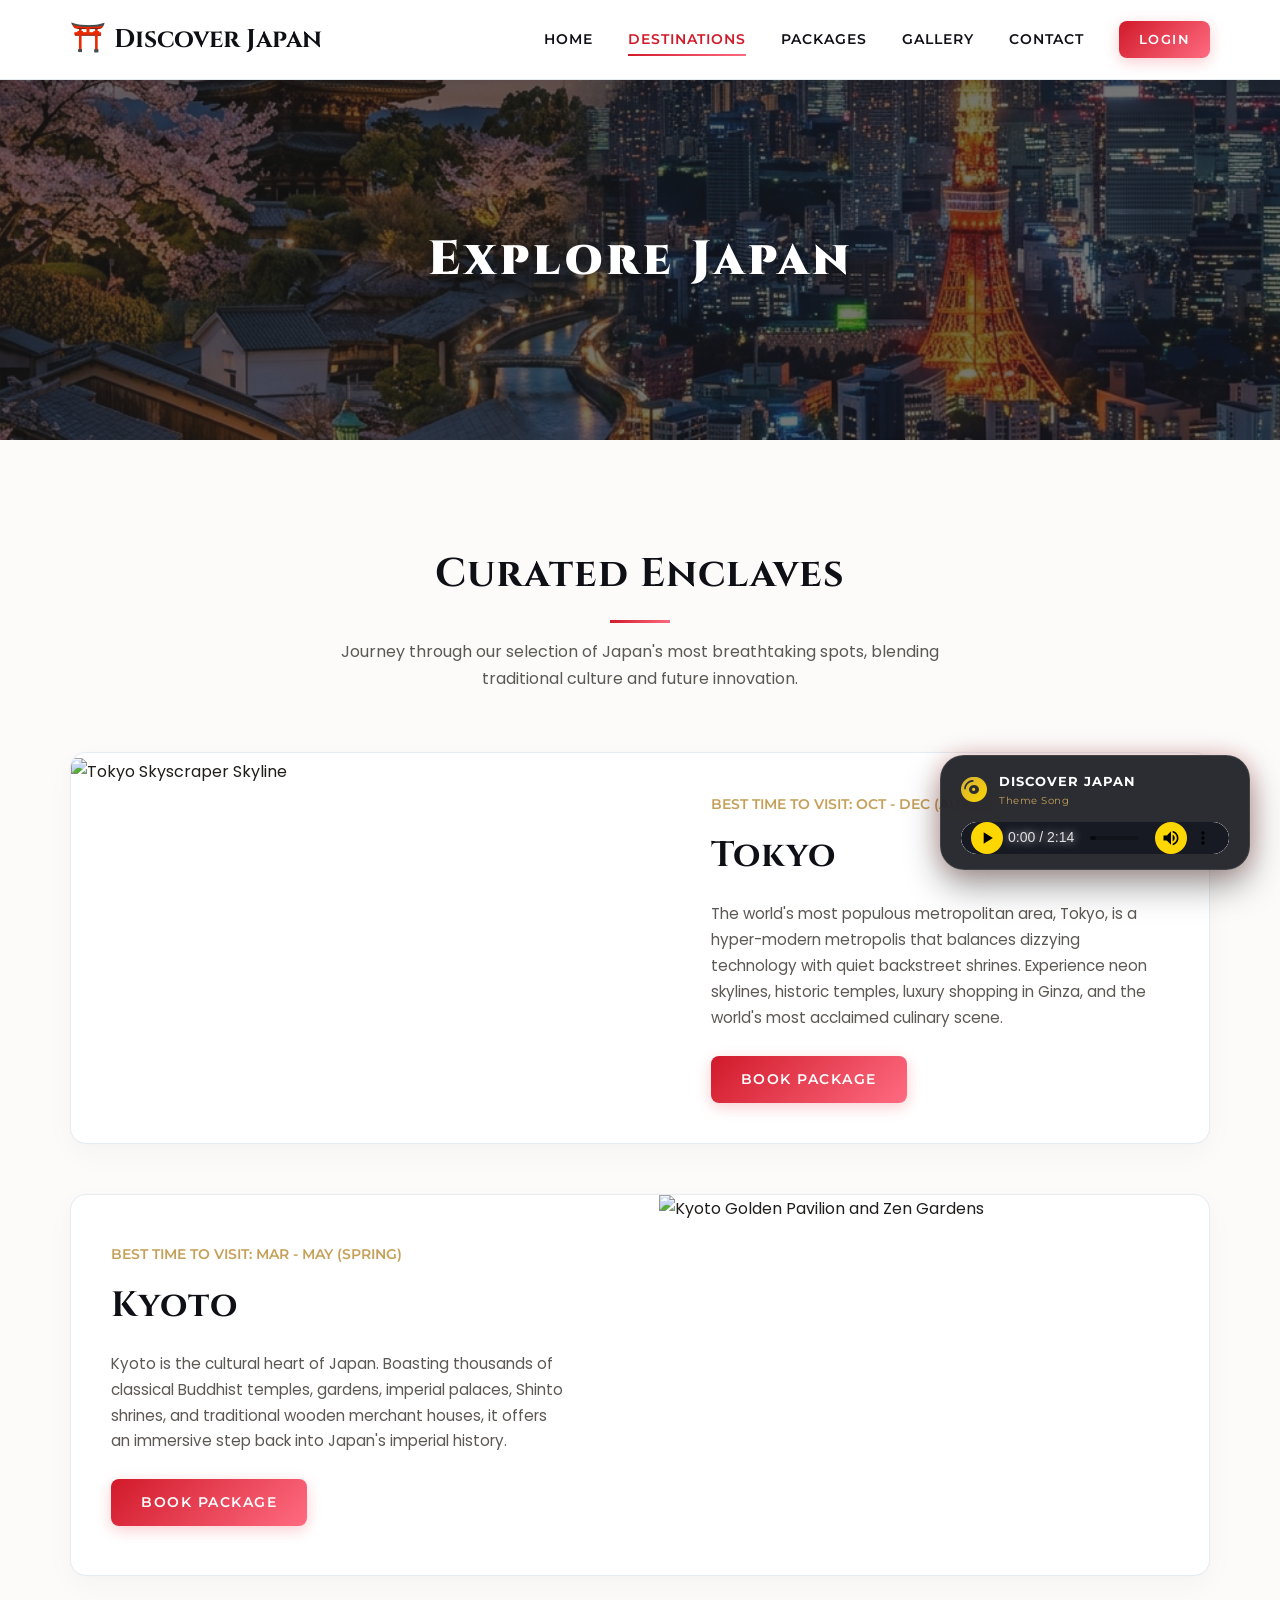
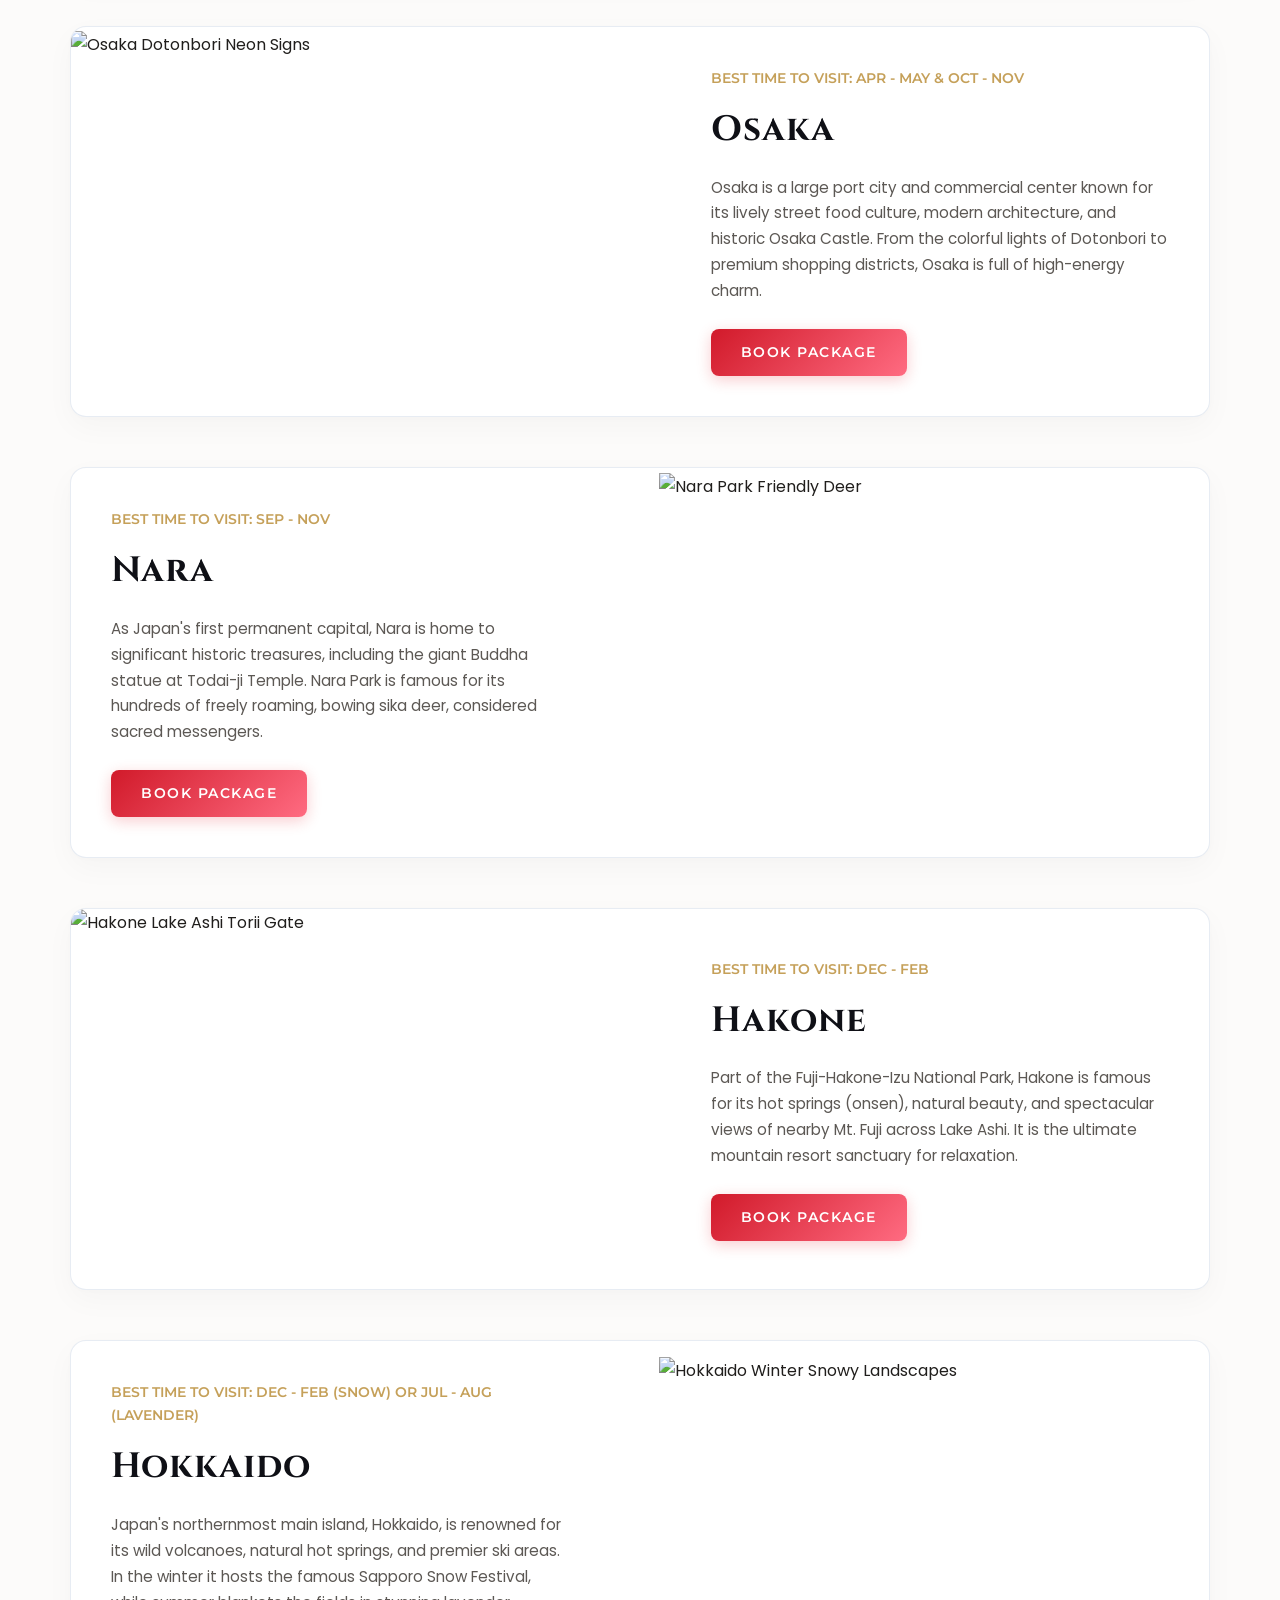
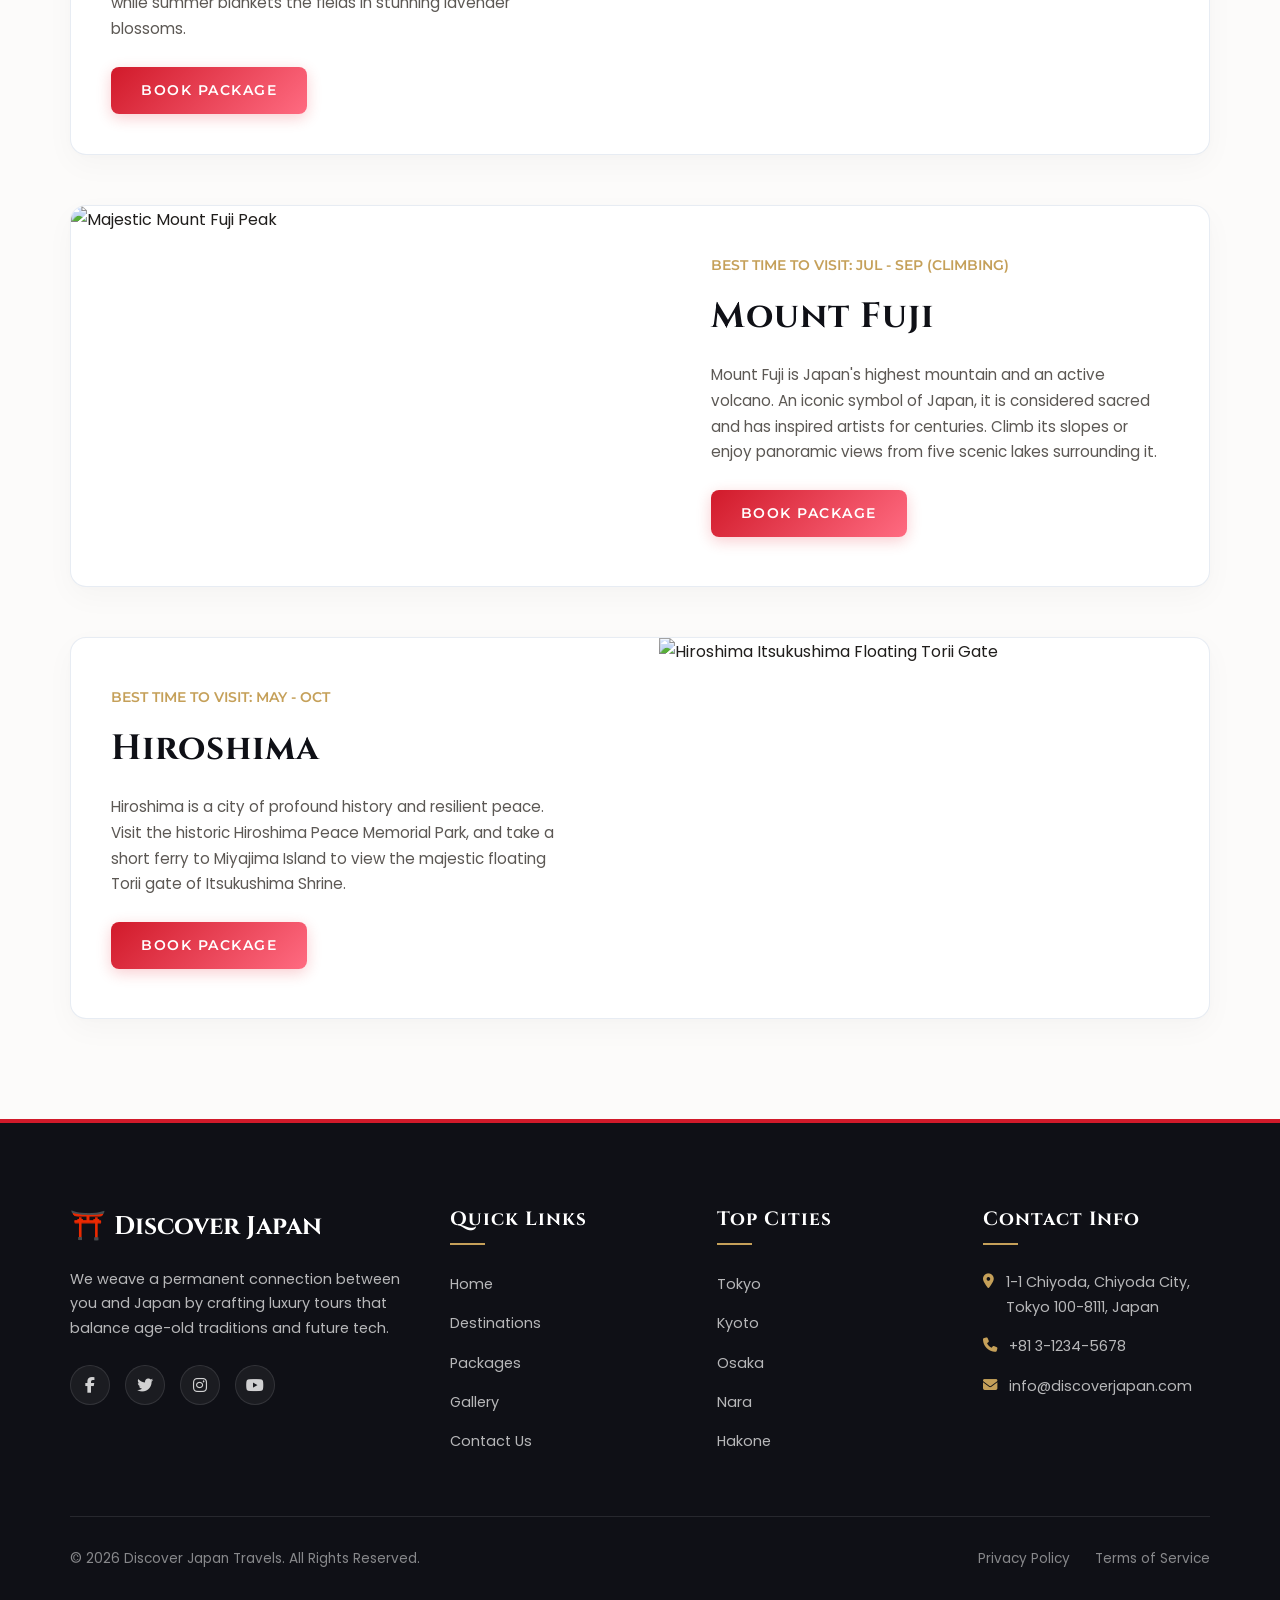
==== destination.html @ 8dc6cb90 "Initial commit: luxury style upgrades and persistent audio player" ====
<!DOCTYPE html>
<html lang="en">
<head>
  <meta charset="UTF-8">
  <meta name="viewport" content="width=device-width, initial-scale=1.0">
  <title>Destinations | Discover Japan</title>
  <meta name="description" content="Explore Japan's greatest cities and scenery. From Kyoto's temples to Tokyo's neon, view our list of premium travel destinations.">
  <!-- CSS Link -->
  <link rel="stylesheet" href="style.css">
  <!-- Font Awesome CDN -->
  <link rel="stylesheet" href="https://cdnjs.cloudflare.com/ajax/libs/font-awesome/6.4.0/css/all.min.css">
</head>
<body>


       <!-- NAVIGATION BAR (COMMON)     -->
      
  <nav class="navbar">
    <div class="container">
      <a href="index.html" class="logo">
        <span>⛩️</span> Discover Japan
      </a>
      <ul class="nav-links">
        <li><a href="index.html" class="nav-link">Home</a></li>
        <li><a href="destination.html" class="nav-link active">Destinations</a></li>
        <li><a href="packages.html" class="nav-link">Packages</a></li>
        <li><a href="gallery.html" class="nav-link">Gallery</a></li>
        <li><a href="contact.html" class="nav-link">Contact</a></li>
        <li><a href="login.html" class="btn btn-primary" style="padding: 8px 20px; font-size: 0.8rem;">Login</a></li>
      </ul>
    </div>
  </nav>


       <!-- INNER HERO BANNER -->
      
  <header class="hero hero-inner" style="background-image: url('images/hero_japan.png');">
    <div class="hero-overlay"></div>
    <div class="hero-content">
      <h1 class="hero-title">Explore Japan</h1>
    </div>
  </header>

  <!-- DESTINATIONS LIST (ALTERNATING LAYOUTS)  -->
      
  <section class="destinations-catalog section-padding">
    <div class="container">
      <div class="text-center">
        <h2 class="section-title">Curated Enclaves</h2>
        <p class="section-desc">Journey through our selection of Japan's most breathtaking spots, blending traditional culture and future innovation.</p>
      </div>

      <div class="dest-catalog-grid">
        <!-- 1. Tokyo (Image Left) -->
        <div class="dest-row">
          <div class="dest-row-img">
            <img src="https://images.unsplash.com/photo-1540959733332-eab4deceeaf7?auto=format&fit=crop&w=800&q=80" alt="Tokyo Skyscraper Skyline">
          </div>
          <div class="dest-row-content">
            <span class="dest-row-meta">Best Time to Visit: Oct - Dec (Autumn)</span>
            <h3 class="dest-row-title">Tokyo</h3>
            <p class="dest-row-desc">
              The world's most populous metropolitan area, Tokyo, is a hyper-modern metropolis that balances dizzying technology with quiet backstreet shrines. Experience neon skylines, historic temples, luxury shopping in Ginza, and the world's most acclaimed culinary scene.
            </p>
            <a href="packages.html" class="btn btn-primary">Book Package</a>
          </div>
        </div>

        <!-- 2. Kyoto (Image Right - ALT) -->
        <div class="dest-row alt">
          <div class="dest-row-img">
            <img src="https://images.unsplash.com/photo-1493976040374-85c8e12f0c0e?auto=format&fit=crop&w=800&q=80" alt="Kyoto Golden Pavilion and Zen Gardens">
          </div>
          <div class="dest-row-content">
            <span class="dest-row-meta">Best Time to Visit: Mar - May (Spring)</span>
            <h3 class="dest-row-title">Kyoto</h3>
            <p class="dest-row-desc">
              Kyoto is the cultural heart of Japan. Boasting thousands of classical Buddhist temples, gardens, imperial palaces, Shinto shrines, and traditional wooden merchant houses, it offers an immersive step back into Japan's imperial history.
            </p>
            <a href="packages.html" class="btn btn-primary">Book Package</a>
          </div>
        </div>

        <!-- 3. Osaka (Image Left) -->
        <div class="dest-row">
          <div class="dest-row-img">
            <img src="https://images.unsplash.com/photo-1590559899731-a382839e5549?auto=format&fit=crop&w=800&q=80" alt="Osaka Dotonbori Neon Signs">
          </div>
          <div class="dest-row-content">
            <span class="dest-row-meta">Best Time to Visit: Apr - May & Oct - Nov</span>
            <h3 class="dest-row-title">Osaka</h3>
            <p class="dest-row-desc">
              Osaka is a large port city and commercial center known for its lively street food culture, modern architecture, and historic Osaka Castle. From the colorful lights of Dotonbori to premium shopping districts, Osaka is full of high-energy charm.
            </p>
            <a href="packages.html" class="btn btn-primary">Book Package</a>
          </div>
        </div>

        <!-- 4. Nara (Image Right - ALT) -->
        <div class="dest-row alt">
          <div class="dest-row-img">
            <img src="https://images.unsplash.com/photo-1524413840807-0c3cb6fa808d?auto=format&fit=crop&w=800&q=80" alt="Nara Park Friendly Deer">
          </div>
          <div class="dest-row-content">
            <span class="dest-row-meta">Best Time to Visit: Sep - Nov</span>
            <h3 class="dest-row-title">Nara</h3>
            <p class="dest-row-desc">
              As Japan's first permanent capital, Nara is home to significant historic treasures, including the giant Buddha statue at Todai-ji Temple. Nara Park is famous for its hundreds of freely roaming, bowing sika deer, considered sacred messengers.
            </p>
            <a href="packages.html" class="btn btn-primary">Book Package</a>
          </div>
        </div>

        <!-- 5. Hakone (Image Left) -->
        <div class="dest-row">
          <div class="dest-row-img">
            <img src="https://images.unsplash.com/photo-1503899036084-c55cdd92da26?auto=format&fit=crop&w=800&q=80" alt="Hakone Lake Ashi Torii Gate">
          </div>
          <div class="dest-row-content">
            <span class="dest-row-meta">Best Time to Visit: Dec - Feb</span>
            <h3 class="dest-row-title">Hakone</h3>
            <p class="dest-row-desc">
              Part of the Fuji-Hakone-Izu National Park, Hakone is famous for its hot springs (onsen), natural beauty, and spectacular views of nearby Mt. Fuji across Lake Ashi. It is the ultimate mountain resort sanctuary for relaxation.
            </p>
            <a href="packages.html" class="btn btn-primary">Book Package</a>
          </div>
        </div>

        <!-- 6. Hokkaido (Image Right - ALT) -->
        <div class="dest-row alt">
          <div class="dest-row-img">
            <img src="https://images.unsplash.com/photo-1578469645742-46cae010e5d4?auto=format&fit=crop&w=800&q=80" alt="Hokkaido Winter Snowy Landscapes">
          </div>
          <div class="dest-row-content">
            <span class="dest-row-meta">Best Time to Visit: Dec - Feb (Snow) or Jul - Aug (Lavender)</span>
            <h3 class="dest-row-title">Hokkaido</h3>
            <p class="dest-row-desc">
              Japan's northernmost main island, Hokkaido, is renowned for its wild volcanoes, natural hot springs, and premier ski areas. In the winter it hosts the famous Sapporo Snow Festival, while summer blankets the fields in stunning lavender blossoms.
            </p>
            <a href="packages.html" class="btn btn-primary">Book Package</a>
          </div>
        </div>

        <!-- 7. Mount Fuji (Image Left) -->
        <div class="dest-row">
          <div class="dest-row-img">
            <img src="https://images.unsplash.com/photo-1490730141103-6cac27aaab94?auto=format&fit=crop&w=800&q=80" alt="Majestic Mount Fuji Peak">
          </div>
          <div class="dest-row-content">
            <span class="dest-row-meta">Best Time to Visit: Jul - Sep (Climbing)</span>
            <h3 class="dest-row-title">Mount Fuji</h3>
            <p class="dest-row-desc">
              Mount Fuji is Japan's highest mountain and an active volcano. An iconic symbol of Japan, it is considered sacred and has inspired artists for centuries. Climb its slopes or enjoy panoramic views from five scenic lakes surrounding it.
            </p>
            <a href="packages.html" class="btn btn-primary">Book Package</a>
          </div>
        </div>

        <!-- 8. Hiroshima (Image Right - ALT) -->
        <div class="dest-row alt">
          <div class="dest-row-img">
            <img src="https://images.unsplash.com/photo-1549693578-d683be217e58?auto=format&fit=crop&w=800&q=80" alt="Hiroshima Itsukushima Floating Torii Gate">
          </div>
          <div class="dest-row-content">
            <span class="dest-row-meta">Best Time to Visit: May - Oct</span>
            <h3 class="dest-row-title">Hiroshima</h3>
            <p class="dest-row-desc">
              Hiroshima is a city of profound history and resilient peace. Visit the historic Hiroshima Peace Memorial Park, and take a short ferry to Miyajima Island to view the majestic floating Torii gate of Itsukushima Shrine.
            </p>
            <a href="packages.html" class="btn btn-primary">Book Package</a>
          </div>
        </div>
      </div>
    </div>
  </section>


       <!-- FOOTER (COMMON)  -->
      
  <footer class="footer">
    <div class="container">
      <div class="footer-grid">
        <!-- Col 1: About -->
        <div class="footer-col footer-about">
          <a href="index.html" class="logo" style="color: var(--color-white);">
            <span>⛩️</span> Discover Japan
          </a>
          <p>We weave a permanent connection between you and Japan by crafting luxury tours that balance age-old traditions and future tech.</p>
          <div class="footer-socials">
            <a href="#" class="social-icon"><i class="fa-brands fa-facebook-f"></i></a>
            <a href="#" class="social-icon"><i class="fa-brands fa-twitter"></i></a>
            <a href="#" class="social-icon"><i class="fa-brands fa-instagram"></i></a>
            <a href="#" class="social-icon"><i class="fa-brands fa-youtube"></i></a>
          </div>
        </div>

        <!-- Col 2: Quick Links -->
        <div class="footer-col">
          <h3>Quick Links</h3>
          <ul class="footer-links">
            <li><a href="index.html">Home</a></li>
            <li><a href="destination.html">Destinations</a></li>
            <li><a href="packages.html">Packages</a></li>
            <li><a href="gallery.html">Gallery</a></li>
            <li><a href="contact.html">Contact Us</a></li>
          </ul>
        </div>

        <!-- Col 3: Popular Places -->
        <div class="footer-col">
          <h3>Top Cities</h3>
          <ul class="footer-links">
            <li><a href="destination.html">Tokyo</a></li>
            <li><a href="destination.html">Kyoto</a></li>
            <li><a href="destination.html">Osaka</a></li>
            <li><a href="destination.html">Nara</a></li>
            <li><a href="destination.html">Hakone</a></li>
          </ul>
        </div>

        <!-- Col 4: Contact info -->
        <div class="footer-col footer-contact">
          <h3>Contact Info</h3>
          <ul>
            <li>
              <i class="fa-solid fa-location-dot"></i>
              <span>1-1 Chiyoda, Chiyoda City, Tokyo 100-8111, Japan</span>
            </li>
            <li>
              <i class="fa-solid fa-phone"></i>
              <span>+81 3-1234-5678</span>
            </li>
            <li>
              <i class="fa-solid fa-envelope"></i>
              <span>info@discoverjapan.com</span>
            </li>
          </ul>
        </div>
      </div>

      <!-- Footer Bottom -->
      <div class="footer-bottom">
        <p>&copy; 2026 Discover Japan Travels. All Rights Reserved.</p>
        <div class="footer-bottom-links">
          <a href="#">Privacy Policy</a>
          <a href="#">Terms of Service</a>
        </div>
      </div>
    </div>
  </footer>

  <!-- Floating Audio Player (Pure HTML/CSS) -->
  <div class="floating-audio-player">
    <div class="audio-title-box">
      <i class="fa-solid fa-compact-disc"></i>
      <div style="display: flex; flex-direction: column;">
        <span class="audio-title-text">Discover Japan</span>
        <span class="audio-subtitle-text">Theme Song</span>
      </div>
    </div>
    <audio src="Ytmp3.gg_YouTube_Media_5p1-DISv3MM_009_128k.mp3" controls loop autoplay></audio>
  </div>
  <script src="audio-player.js" defer></script>
</body>
</html>
---- style.css ----
/*
DISCOVER JAPAN - PREMIUM TRAVEL WEBSITE
Style Guide & CSS System

Color Palette:
  Primary:    #C8102E (Crimson Red)
  Secondary:  #1B1B1B (Charcoal Black)
  Background: #F8F8F8 (Off-White)
  Accent:     #D4AF37 (Gold Accent)
  Text:       #333333 (Dark Gray)
Fonts:
  Headings:   Cinzel
  Body:       Poppins
  Navigation: Montserrat
*/

@import url('https://fonts.googleapis.com/css2?family=Cinzel:wght@400;600;700;900&family=Montserrat:wght@400;500;600;700&family=Poppins:wght@300;400;500;600;700&display=swap');

   /* CSS VARIABLES     */
  
:root {
  /* Traditional Japanese Luxury Palette */
  --color-primary: #d11a2a; /* Rich Crimson Red (Aka) */
  --color-primary-rgb: 209, 26, 42;
  --color-primary-grad: linear-gradient(135deg, #d11a2a 0%, #ff6b81 100%); /* Crimson to Cherry Blossom Pink */
  
  --color-secondary: #0f1016; /* Pitch Sumi Ink Black (Kuro) */
  --color-secondary-light: #181922; /* Card backgrounds inside dark sections */
  
  --color-bg: #fcfbfa; /* Warm Textured Washi Paper White */
  --color-sakura: #ffebec; /* Soft Cherry Blossom Blush */
  --color-sakura-dark: #fb7185; /* Vibrant Sakura Pink */
  
  --color-accent: #c5a059; /* Traditional Metallic Antique Gold (Kin) */
  --color-accent-grad: linear-gradient(135deg, #c5a059 0%, #ffd700 100%);
  
  --color-text: #201e1c; /* Sumi Charcoal for soft, highly readable copy */
  --color-text-light: #5c5854; /* Subtitles and secondary descriptors */
  --color-white: #FFFFFF;
  --color-gray-light: #f5f4ef; /* Washi secondary tone */
  --color-gray-border: #e6dfd5; /* Soft earth-toned border lines */
  
  --font-heading: 'Cinzel', serif;
  --font-body: 'Poppins', sans-serif;
  --font-nav: 'Montserrat', sans-serif;
  
  --nav-height: 80px;
  --border-radius-sm: 8px;
  --border-radius-md: 16px;
  --border-radius-lg: 24px;
  
  /* Layered Luxury Box Shadows */
  --box-shadow: 0 10px 30px rgba(32, 30, 28, 0.03), 0 1px 8px rgba(32, 30, 28, 0.01);
  --box-shadow-hover: 0 20px 40px rgba(209, 26, 42, 0.1), 0 2px 15px rgba(32, 30, 28, 0.04); /* Soft crimson glow on hover */
  --box-shadow-gold: 0 15px 35px rgba(197, 160, 89, 0.2);
  
  /* Easing curves for animations */
  --transition-smooth: all 0.45s cubic-bezier(0.16, 1, 0.3, 1);
}

/* ==========================================================
   BASE & RESET STYLES
   ========================================================== */
* {
  margin: 0;
  padding: 0;
  box-sizing: border-box;
}

html {
  scroll-behavior: smooth;
}

body {
  font-family: var(--font-body);
  background-color: var(--color-bg);
  color: var(--color-text);
  line-height: 1.7;
  -webkit-font-smoothing: antialiased;
}

h1, h2, h3, h4, h5, h6 {
  font-family: var(--font-heading);
  color: var(--color-secondary);
  font-weight: 700;
  letter-spacing: 1px;
}

a {
  text-decoration: none;
  color: inherit;
  transition: var(--transition-smooth);
}

ul {
  list-style: none;
}

img {
  max-width: 100%;
  height: auto;
  display: block;
}

/* ==========================================================
   LAYOUT UTILITIES
   ========================================================== */
.container {
  max-width: 1200px;
  margin: 0 auto;
  padding: 0 30px;
}

.section-padding {
  padding: 100px 0;
}

.text-center {
  text-align: center;
}

.section-title {
  font-size: 2.5rem;
  margin-bottom: 15px;
  position: relative;
  display: inline-block;
  padding-bottom: 15px;
}

.section-title::after {
  content: '';
  position: absolute;
  bottom: 0;
  left: 50%;
  transform: translateX(-50%);
  width: 60px;
  height: 3px;
  background-color: var(--color-primary);
}

.section-desc {
  color: var(--color-text-light);
  max-width: 600px;
  margin: 0 auto 60px auto;
  font-size: 1rem;
}

/* ==========================================================
   NAVIGATION BAR
   ========================================================== */
.navbar {
  height: var(--nav-height);
  background-color: rgba(255, 255, 255, 0.95);
  backdrop-filter: blur(10px);
  position: fixed;
  top: 0;
  left: 0;
  width: 100%;
  z-index: 1000;
  border-bottom: 1px solid var(--color-gray-border);
  box-shadow: 0 2px 20px rgba(0, 0, 0, 0.02);
}

.navbar .container {
  display: flex;
  justify-content: space-between;
  align-items: center;
  height: 100%;
}

.logo {
  font-family: var(--font-heading);
  font-size: 1.6rem;
  font-weight: 700;
  color: var(--color-secondary);
  display: flex;
  align-items: center;
  gap: 8px;
}

.logo span {
  color: var(--color-primary);
  font-size: 1.8rem;
}

.nav-links {
  display: flex;
  align-items: center;
  gap: 35px;
  font-family: var(--font-nav);
  font-size: 0.9rem;
  font-weight: 600;
  letter-spacing: 1px;
  text-transform: uppercase;
}

.nav-link {
  color: var(--color-secondary);
  position: relative;
  padding: 8px 0;
}

.nav-link::after {
  content: '';
  position: absolute;
  bottom: 0;
  left: 0;
  width: 0;
  height: 2px;
  background-color: var(--color-primary);
  transition: var(--transition-smooth);
}

.nav-link:hover {
  color: var(--color-primary);
}

.nav-link:hover::after {
  width: 100%;
}

.nav-link.active {
  color: var(--color-primary);
}

.nav-link.active::after {
  width: 100%;
}

/* ==========================================================
   BUTTONS
   ========================================================== */
.btn {
  display: inline-block;
  padding: 12px 30px;
  font-family: var(--font-nav);
  font-size: 0.85rem;
  font-weight: 600;
  text-transform: uppercase;
  letter-spacing: 1.5px;
  border-radius: 4px;
  cursor: pointer;
  transition: var(--transition-smooth);
  border: 2px solid transparent;
}

.btn-primary {
  background-color: var(--color-primary);
  color: var(--color-white);
}

.btn-primary:hover {
  background-color: transparent;
  color: var(--color-primary);
  border-color: var(--color-primary);
  transform: translateY(-2px);
}

.btn-secondary {
  background-color: var(--color-secondary);
  color: var(--color-white);
}

.btn-secondary:hover {
  background-color: transparent;
  color: var(--color-secondary);
  border-color: var(--color-secondary);
  transform: translateY(-2px);
}

.btn-accent {
  background-color: transparent;
  color: var(--color-accent);
  border: 2px solid var(--color-accent);
}

.btn-accent:hover {
  background-color: var(--color-accent);
  color: var(--color-secondary);
  transform: translateY(-2px);
}

/* ==========================================================
   HERO BANNER
   ========================================================== */
.hero {
  position: relative;
  height: 80vh;
  display: flex;
  align-items: center;
  justify-content: center;
  background-size: cover;
  background-position: center;
  background-repeat: no-repeat;
  margin-top: var(--nav-height);
  overflow: hidden;
}

.hero-overlay {
  position: absolute;
  top: 0;
  left: 0;
  width: 100%;
  height: 100%;
  background: linear-gradient(rgba(27, 27, 27, 0.4), rgba(27, 27, 27, 0.7));
  z-index: 1;
}

.hero-content {
  position: relative;
  z-index: 2;
  color: var(--color-white);
  text-align: center;
  max-width: 800px;
  padding: 0 20px;
}

.hero-title {
  font-size: 4.5rem;
  font-weight: 900;
  color: var(--color-white);
  letter-spacing: 4px;
  margin-bottom: 10px;
  text-shadow: 0 4px 10px rgba(0, 0, 0, 0.3);
}

.hero-tagline {
  font-family: var(--font-heading);
  font-size: 1.6rem;
  color: var(--color-accent);
  margin-bottom: 30px;
  letter-spacing: 2px;
  font-weight: 600;
}

/* Inner Page Hero (Smaller) */
.hero-inner {
  height: 40vh;
  display: flex;
  align-items: center;
  justify-content: center;
  background-size: cover;
  background-position: center;
  position: relative;
  margin-top: var(--nav-height);
}

.hero-inner .hero-overlay {
  position: absolute;
  top: 0;
  left: 0;
  width: 100%;
  height: 100%;
  background: rgba(27, 27, 27, 0.6);
  z-index: 1;
}

.hero-inner .hero-content {
  position: relative;
  z-index: 2;
}

.hero-inner .hero-title {
  font-size: 3rem;
  margin-bottom: 0;
  color: var(--color-white);
}

/* ==========================================================
   FEATURED DESTINATIONS MARQUEE (CSS SCROLL)
   ========================================================== */
.marquee-section {
  background-color: var(--color-white);
  padding: 50px 0;
  overflow: hidden;
  border-bottom: 1px solid var(--color-gray-border);
}

.marquee-container {
  display: flex;
  overflow: hidden;
  position: relative;
  width: 100%;
}

.marquee-content {
  display: flex;
  gap: 30px;
  animation: scrollMarquee 35s linear infinite;
  white-space: nowrap;
}

.marquee-item {
  width: 280px;
  height: 180px;
  border-radius: var(--border-radius-md);
  overflow: hidden;
  position: relative;
  flex-shrink: 0;
  box-shadow: var(--box-shadow);
}

.marquee-item img {
  width: 100%;
  height: 100%;
  object-fit: cover;
  transition: var(--transition-smooth);
}

.marquee-item:hover img {
  transform: scale(1.08);
}

.marquee-overlay {
  position: absolute;
  bottom: 0;
  left: 0;
  width: 100%;
  background: linear-gradient(transparent, rgba(0, 0, 0, 0.8));
  padding: 15px;
  color: var(--color-white);
  font-family: var(--font-heading);
  font-size: 1.1rem;
  letter-spacing: 1px;
}

@keyframes scrollMarquee {
  0% {
    transform: translate3d(0, 0, 0);
  }
  100% {
    transform: translate3d(-50%, 0, 0);
  }
}

/* ==========================================================
   TWO COLUMN ABOUT SECTION
   ========================================================== */
.about-section {
  background-color: var(--color-bg);
}

.about-grid {
  display: flex;
  align-items: center;
  gap: 60px;
}

.about-img-box {
  flex: 1;
  border-radius: var(--border-radius-md);
  overflow: hidden;
  box-shadow: var(--box-shadow);
}

.about-img-box img {
  width: 100%;
  height: 480px;
  object-fit: cover;
  transition: var(--transition-smooth);
}

.about-img-box:hover img {
  transform: scale(1.03);
}

.about-content-box {
  flex: 1;
}

.about-subtitle {
  color: var(--color-primary);
  font-family: var(--font-nav);
  font-size: 0.9rem;
  font-weight: 700;
  text-transform: uppercase;
  letter-spacing: 2px;
  margin-bottom: 10px;
  display: block;
}

.about-title {
  font-size: 2.5rem;
  margin-bottom: 25px;
  line-height: 1.2;
}

.about-desc {
  font-size: 1rem;
  color: var(--color-text-light);
  margin-bottom: 30px;
}

/* ==========================================================
   OUR SERVICES SECTION
   ========================================================== */
.services-section {
  background-color: var(--color-white);
}

.services-grid {
  display: grid;
  grid-template-columns: repeat(5, 1fr);
  gap: 20px;
}

/* Premium Card Layout */
.travel-card {
  background-color: var(--color-white);
  border-radius: var(--border-radius-md);
  overflow: hidden;
  box-shadow: var(--box-shadow);
  transition: var(--transition-smooth);
  display: flex;
  flex-direction: column;
}

.travel-card-img {
  height: 200px;
  overflow: hidden;
  position: relative;
}

.travel-card-img img {
  width: 100%;
  height: 100%;
  object-fit: cover;
  transition: var(--transition-smooth);
}

.travel-card:hover {
  transform: translateY(-8px);
  box-shadow: var(--box-shadow-hover);
}

.travel-card:hover .travel-card-img img {
  transform: scale(1.08);
}

.travel-card-body {
  padding: 20px;
  flex-grow: 1;
  display: flex;
  flex-direction: column;
}

.travel-card-title {
  font-size: 1.1rem;
  margin-bottom: 10px;
  font-family: var(--font-heading);
}

.travel-card-desc {
  font-size: 0.85rem;
  color: var(--color-text-light);
  margin-bottom: 20px;
  flex-grow: 1;
}

.travel-card-link {
  font-family: var(--font-nav);
  font-size: 0.8rem;
  font-weight: 700;
  text-transform: uppercase;
  color: var(--color-primary);
  display: inline-flex;
  align-items: center;
  gap: 5px;
}

.travel-card-link:hover {
  color: var(--color-secondary);
}

/* ==========================================================
   WHY CHOOSE US (STATS SECTION)
   ========================================================== */
.stats-section {
  background-size: cover;
  background-position: center;
  background-attachment: fixed;
  position: relative;
  color: var(--color-white);
}

.stats-overlay {
  position: absolute;
  top: 0;
  left: 0;
  width: 100%;
  height: 100%;
  background: rgba(27, 27, 27, 0.7);
  z-index: 1;
}

.stats-grid {
  display: grid;
  grid-template-columns: repeat(4, 1fr);
  gap: 30px;
  position: relative;
  z-index: 2;
}

.stat-card {
  background-color: rgba(27, 27, 27, 0.85);
  border: 1px solid rgba(212, 175, 55, 0.2);
  padding: 40px 20px;
  border-radius: var(--border-radius-md);
  text-align: center;
  transition: var(--transition-smooth);
}

.stat-card:hover {
  transform: translateY(-5px);
  border-color: var(--color-accent);
}

.stat-number {
  font-family: var(--font-heading);
  font-size: 3rem;
  font-weight: 700;
  color: var(--color-accent);
  margin-bottom: 10px;
}

.stat-label {
  font-family: var(--font-nav);
  font-size: 0.9rem;
  text-transform: uppercase;
  letter-spacing: 1.5px;
  color: var(--color-white);
}

/* ==========================================================
   CUSTOMER TESTIMONIALS SECTION
   ========================================================== */
.testimonials-section {
  background-color: var(--color-white);
}

.testimonials-grid {
  display: grid;
  grid-template-columns: repeat(3, 1fr);
  gap: 30px;
}

.testimonial-card {
  background-color: var(--color-bg);
  border-radius: var(--border-radius-md);
  padding: 40px 30px;
  box-shadow: var(--box-shadow);
  transition: var(--transition-smooth);
  border-top: 3px solid transparent;
}

.testimonial-card:hover {
  transform: translateY(-5px);
  border-top-color: var(--color-primary);
  box-shadow: var(--box-shadow-hover);
}

.testimonial-avatar {
  width: 70px;
  height: 70px;
  border-radius: 50%;
  overflow: hidden;
  margin-bottom: 20px;
  border: 2px solid var(--color-accent);
  margin-left: auto;
  margin-right: auto;
}

.testimonial-avatar img {
  width: 100%;
  height: 100%;
  object-fit: cover;
}

.testimonial-stars {
  color: var(--color-accent);
  margin-bottom: 15px;
  font-size: 1rem;
}

.testimonial-text {
  font-size: 0.95rem;
  color: var(--color-text-light);
  font-style: italic;
  margin-bottom: 25px;
}

.testimonial-name {
  font-family: var(--font-nav);
  font-size: 0.9rem;
  font-weight: 700;
  color: var(--color-secondary);
  text-transform: uppercase;
  letter-spacing: 1px;
}

/* ==========================================================
   DESTINATION PAGE CATALOG
   ========================================================== */
.dest-catalog-grid {
  display: flex;
  flex-direction: column;
  gap: 50px;
}

.dest-row {
  display: flex;
  align-items: center;
  gap: 50px;
  background-color: var(--color-white);
  border-radius: var(--border-radius-lg);
  overflow: hidden;
  box-shadow: var(--box-shadow);
  transition: var(--transition-smooth);
}

.dest-row:hover {
  box-shadow: var(--box-shadow-hover);
}

.dest-row-img {
  flex: 1.2;
  height: 380px;
  overflow: hidden;
}

.dest-row-img img {
  width: 100%;
  height: 100%;
  object-fit: cover;
  transition: var(--transition-smooth);
}

.dest-row:hover .dest-row-img img {
  transform: scale(1.04);
}

.dest-row-content {
  flex: 1;
  padding: 40px;
}

.dest-row-meta {
  font-family: var(--font-nav);
  font-size: 0.85rem;
  font-weight: 600;
  color: var(--color-accent);
  text-transform: uppercase;
  margin-bottom: 10px;
  display: block;
}

.dest-row-title {
  font-size: 2.2rem;
  margin-bottom: 15px;
}

.dest-row-desc {
  font-size: 0.95rem;
  color: var(--color-text-light);
  margin-bottom: 25px;
}

/* Alternate row alignments */
.dest-row.alt {
  flex-direction: row-reverse;
}

/* ==========================================================
   PACKAGES PAGE
   ========================================================== */
.packages-grid {
  display: grid;
  grid-template-columns: repeat(3, 1fr);
  gap: 30px;
  align-items: stretch;
}

.package-card {
  background-color: var(--color-white);
  border-radius: var(--border-radius-md);
  overflow: hidden;
  box-shadow: var(--box-shadow);
  transition: var(--transition-smooth);
  position: relative;
  display: flex;
  flex-direction: column;
  border: 1px solid var(--color-gray-border);
}

.package-card:hover {
  transform: translateY(-8px);
  box-shadow: var(--box-shadow-hover);
}

/* Popular ribbon for flight tour */
.package-popular {
  border: 2px solid var(--color-accent);
}

.popular-badge {
  position: absolute;
  top: 15px;
  right: 15px;
  background-color: var(--color-accent);
  color: var(--color-secondary);
  font-family: var(--font-nav);
  font-size: 0.75rem;
  font-weight: 700;
  text-transform: uppercase;
  padding: 5px 12px;
  border-radius: 20px;
  z-index: 10;
  letter-spacing: 1px;
}

.package-header {
  padding: 35px 30px;
  background-color: var(--color-secondary);
  color: var(--color-white);
  text-align: center;
}

.package-popular .package-header {
  background-color: var(--color-primary);
}

.package-title {
  color: var(--color-white);
  font-size: 1.5rem;
  margin-bottom: 10px;
}

.package-price {
  font-family: var(--font-heading);
  font-size: 2.2rem;
  font-weight: 700;
  color: var(--color-accent);
}

.package-popular .package-price {
  color: var(--color-white);
}

.package-body {
  padding: 35px 30px;
  flex-grow: 1;
  display: flex;
  flex-direction: column;
}

.package-features {
  margin-bottom: 30px;
  flex-grow: 1;
}

.package-features li {
  padding: 10px 0;
  border-bottom: 1px solid var(--color-gray-light);
  font-size: 0.95rem;
  color: var(--color-text-light);
  display: flex;
  align-items: center;
  gap: 10px;
}

.package-features li::before {
  content: '✓';
  color: var(--color-accent);
  font-weight: bold;
}

.package-popular .package-features li::before {
  color: var(--color-primary);
}

.package-btn {
  width: 100%;
  text-align: center;
}

/* ==========================================================
   GALLERY PAGE (GRID OF 50 IMAGES)
   ========================================================== */
.gallery-grid-main {
  column-count: 4;
  column-gap: 20px;
}

.gallery-grid-item {
  display: inline-block;
  width: 100%;
  margin-bottom: 20px;
  border-radius: var(--border-radius-md);
  overflow: hidden;
  box-shadow: var(--box-shadow);
  position: relative;
  transition: var(--transition-smooth);
  cursor: pointer;
  break-inside: avoid;
  border: 1px solid rgba(226, 232, 240, 0.8);
}

.gallery-grid-item img {
  width: 100%;
  height: auto;
  display: block;
  transition: var(--transition-smooth);
}

@media (max-width: 1200px) {
  .gallery-grid-main {
    column-count: 3;
  }
}

@media (max-width: 768px) {
  .gallery-grid-main {
    column-count: 2;
  }
}

@media (max-width: 480px) {
  .gallery-grid-main {
    column-count: 1;
    column-gap: 0;
  }
}

.gallery-grid-item:hover {
  transform: translateY(-5px);
  box-shadow: var(--box-shadow-hover);
}

.gallery-grid-item:hover img {
  transform: scale(1.08);
}

.gallery-grid-overlay {
  position: absolute;
  top: 0;
  left: 0;
  width: 100%;
  height: 100%;
  background: rgba(27, 27, 27, 0.7);
  opacity: 0;
  display: flex;
  align-items: center;
  justify-content: center;
  transition: var(--transition-smooth);
}

.gallery-grid-item:hover .gallery-grid-overlay {
  opacity: 1;
}

.gallery-grid-caption {
  color: var(--color-white);
  font-family: var(--font-heading);
  font-size: 1.1rem;
  letter-spacing: 2px;
  transform: translateY(20px);
  transition: var(--transition-smooth);
}

.gallery-grid-item:hover .gallery-grid-caption {
  transform: translateY(0);
}

/* ==========================================================
   CONTACT PAGE
   ========================================================== */
.contact-grid {
  display: grid;
  grid-template-columns: 1fr 1fr 1.5fr;
  gap: 40px;
  margin-bottom: 80px;
}

.contact-col-logo {
  display: flex;
  flex-direction: column;
  justify-content: center;
  align-items: center;
  background-color: var(--color-white);
  padding: 40px;
  border-radius: var(--border-radius-md);
  box-shadow: var(--box-shadow);
  text-align: center;
}

.contact-col-logo .logo {
  font-size: 2.2rem;
  flex-direction: column;
  margin-bottom: 15px;
}

.contact-col-logo p {
  font-family: var(--font-heading);
  font-size: 0.9rem;
  color: var(--color-text-light);
  letter-spacing: 1px;
}

.contact-col-details {
  background-color: var(--color-white);
  padding: 40px;
  border-radius: var(--border-radius-md);
  box-shadow: var(--box-shadow);
}

.contact-col-details h3 {
  font-size: 1.4rem;
  margin-bottom: 25px;
  border-bottom: 2px solid var(--color-gray-light);
  padding-bottom: 10px;
}

.contact-info-item {
  margin-bottom: 20px;
}

.contact-info-title {
  font-family: var(--font-nav);
  font-size: 0.8rem;
  font-weight: 700;
  text-transform: uppercase;
  color: var(--color-primary);
  margin-bottom: 5px;
}

.contact-info-text {
  font-size: 0.95rem;
  color: var(--color-text);
}

.contact-col-map {
  border-radius: var(--border-radius-md);
  overflow: hidden;
  box-shadow: var(--box-shadow);
  height: 100%;
  min-height: 350px;
}

.contact-col-map iframe {
  width: 100%;
  height: 100%;
  border: none;
}

/* Contact Form Section */
.contact-form-container {
  background-color: var(--color-white);
  padding: 50px;
  border-radius: var(--border-radius-md);
  box-shadow: var(--box-shadow);
  max-width: 800px;
  margin: 0 auto;
}

.contact-form-title {
  text-align: center;
  font-size: 1.8rem;
  margin-bottom: 35px;
}

.form-grid {
  display: grid;
  grid-template-columns: 1fr 1fr;
  gap: 20px;
  margin-bottom: 20px;
}

.form-group {
  display: flex;
  flex-direction: column;
}

.form-group.full-width {
  grid-column: span 2;
}

.form-group label {
  font-family: var(--font-nav);
  font-size: 0.75rem;
  font-weight: 700;
  text-transform: uppercase;
  margin-bottom: 8px;
  color: var(--color-secondary);
}

.form-control {
  font-family: var(--font-body);
  font-size: 0.9rem;
  padding: 12px 15px;
  border: 1px solid var(--color-gray-border);
  border-radius: 4px;
  color: var(--color-text);
  background-color: var(--color-bg);
  transition: var(--transition-smooth);
}

.form-control:focus {
  outline: none;
  border-color: var(--color-primary);
  background-color: var(--color-white);
  box-shadow: 0 0 0 3px rgba(200, 16, 46, 0.1);
}

textarea.form-control {
  resize: vertical;
  min-height: 150px;
}

.contact-form-btn {
  display: block;
  width: 100%;
  padding: 15px;
  margin-top: 15px;
}

/* ==========================================================
   LOGIN PAGE (GLASSMORPHISM)
   ========================================================== */
.login-body {
  height: 100vh;
  display: flex;
  align-items: center;
  justify-content: center;
  background-size: cover;
  background-position: center;
  background-repeat: no-repeat;
  position: relative;
  overflow: hidden;
}

.login-overlay {
  position: absolute;
  top: 0;
  left: 0;
  width: 100%;
  height: 100%;
  background: rgba(27, 27, 27, 0.6);
  z-index: 1;
}

.login-card {
  position: relative;
  z-index: 2;
  width: 100%;
  max-width: 450px;
  background: rgba(255, 255, 255, 0.12);
  backdrop-filter: blur(15px);
  -webkit-backdrop-filter: blur(15px);
  border: 1px solid rgba(255, 255, 255, 0.25);
  border-radius: var(--border-radius-lg);
  padding: 50px 40px;
  box-shadow: 0 20px 50px rgba(0, 0, 0, 0.3);
  color: var(--color-white);
  text-align: center;
}

.login-logo {
  font-family: var(--font-heading);
  font-size: 2rem;
  font-weight: 700;
  color: var(--color-white);
  margin-bottom: 5px;
  display: flex;
  align-items: center;
  justify-content: center;
  gap: 8px;
}

.login-logo span {
  color: var(--color-accent);
}

.login-welcome {
  font-family: var(--font-heading);
  font-size: 1.1rem;
  letter-spacing: 1px;
  color: var(--color-accent);
  margin-bottom: 35px;
}

.login-form .form-group {
  margin-bottom: 20px;
  text-align: left;
}

.login-form label {
  color: rgba(255, 255, 255, 0.9);
  font-weight: 600;
}

.login-control {
  background: rgba(255, 255, 255, 0.15);
  border: 1px solid rgba(255, 255, 255, 0.2);
  color: var(--color-white);
  font-family: var(--font-body);
}

.login-control::placeholder {
  color: rgba(255, 255, 255, 0.6);
}

.login-control:focus {
  background: rgba(255, 255, 255, 0.25);
  border-color: var(--color-accent);
  color: var(--color-white);
  box-shadow: 0 0 0 3px rgba(212, 175, 55, 0.25);
}

.login-options {
  display: flex;
  justify-content: space-between;
  align-items: center;
  font-size: 0.85rem;
  margin-bottom: 25px;
}

.remember-me {
  display: flex;
  align-items: center;
  gap: 6px;
  cursor: pointer;
}

.remember-me input {
  cursor: pointer;
  accent-color: var(--color-accent);
}

.forgot-password {
  color: var(--color-accent);
}

.forgot-password:hover {
  text-decoration: underline;
}

.login-btn {
  width: 100%;
  padding: 14px;
  background-color: var(--color-accent);
  color: var(--color-secondary);
  font-weight: 700;
  border-radius: 4px;
  border: none;
  font-size: 0.85rem;
}

.login-btn:hover {
  background-color: var(--color-white);
  color: var(--color-secondary);
  transform: translateY(-2px);
}

.login-footer {
  margin-top: 30px;
  font-size: 0.85rem;
  color: rgba(255, 255, 255, 0.8);
}

.login-footer a {
  color: var(--color-accent);
  font-weight: 600;
}

.login-footer a:hover {
  text-decoration: underline;
}

.back-home-link {
  display: inline-block;
  margin-top: 20px;
  font-size: 0.8rem;
  color: rgba(255, 255, 255, 0.5);
  text-transform: uppercase;
  letter-spacing: 1px;
}

.back-home-link:hover {
  color: var(--color-accent);
}

/* ==========================================================
   FOOTER
   ========================================================== */
.footer {
  background-color: var(--color-secondary);
  color: var(--color-white);
  padding: 80px 0 30px 0;
  border-top: 4px solid var(--color-primary);
}

.footer-grid {
  display: grid;
  grid-template-columns: 1.5fr 1fr 1fr 1fr;
  gap: 40px;
  margin-bottom: 50px;
}

.footer-col h3 {
  color: var(--color-white);
  font-size: 1.2rem;
  margin-bottom: 25px;
  position: relative;
  padding-bottom: 10px;
}

.footer-col h3::after {
  content: '';
  position: absolute;
  bottom: 0;
  left: 0;
  width: 35px;
  height: 2px;
  background-color: var(--color-accent);
}

.footer-about .logo {
  color: var(--color-white);
  margin-bottom: 15px;
}

.footer-about p {
  color: rgba(255, 255, 255, 0.7);
  font-size: 0.9rem;
  margin-bottom: 25px;
}

.footer-socials {
  display: flex;
  gap: 15px;
}

.social-icon {
  display: flex;
  align-items: center;
  justify-content: center;
  width: 40px;
  height: 40px;
  border-radius: 50%;
  background-color: rgba(255, 255, 255, 0.05);
  border: 1px solid rgba(255, 255, 255, 0.1);
  color: rgba(255, 255, 255, 0.8);
  font-size: 1rem;
  transition: var(--transition-smooth);
}

.social-icon:hover {
  background-color: var(--color-primary);
  border-color: var(--color-primary);
  color: var(--color-white);
  transform: translateY(-3px);
}

.footer-links li {
  margin-bottom: 12px;
}

.footer-links a {
  color: rgba(255, 255, 255, 0.7);
  font-size: 0.9rem;
  display: inline-block;
}

.footer-links a:hover {
  color: var(--color-accent);
  transform: translateX(5px);
}

.footer-contact li {
  margin-bottom: 15px;
  display: flex;
  align-items: flex-start;
  gap: 12px;
  color: rgba(255, 255, 255, 0.7);
  font-size: 0.9rem;
}

.footer-contact i {
  color: var(--color-accent);
  margin-top: 4px;
}

.footer-bottom {
  border-top: 1px solid rgba(255, 255, 255, 0.1);
  padding-top: 30px;
  display: flex;
  justify-content: space-between;
  align-items: center;
  font-size: 0.85rem;
  color: rgba(255, 255, 255, 0.5);
}

.footer-bottom-links {
  display: flex;
  gap: 25px;
}

.footer-bottom-links a:hover {
  color: var(--color-white);
}

/* ==========================================================
   STYLE OVERHAUL: KEYFRAME ANIMATIONS & MICROS
   ========================================================== */

/* Zoom effect for Hero banners */
.hero {
  position: relative;
  overflow: hidden;
}

.hero::before {
  content: '';
  position: absolute;
  top: 0;
  left: 0;
  width: 100%;
  height: 100%;
  background: inherit;
  background-size: cover;
  background-position: center;
  z-index: 0;
  transform: scale(1.05);
  animation: zoomHero 15s ease-in-out infinite alternate;
}

@keyframes zoomHero {
  0% { transform: scale(1.05); }
  100% { transform: scale(1.15); }
}

.hero-overlay {
  z-index: 1 !important;
}

.hero-content {
  position: relative;
  z-index: 2 !important;
  opacity: 0;
  animation: fadeInUp 1.2s cubic-bezier(0.16, 1, 0.3, 1) forwards;
  animation-delay: 0.15s;
}

.hero-title {
  opacity: 0;
  animation: fadeInUp 1s cubic-bezier(0.16, 1, 0.3, 1) forwards;
  animation-delay: 0.35s;
}

.hero-tagline {
  opacity: 0;
  animation: fadeInUp 1s cubic-bezier(0.16, 1, 0.3, 1) forwards;
  animation-delay: 0.55s;
}

.hero-content .btn {
  opacity: 0;
  animation: fadeInUp 1.2s cubic-bezier(0.16, 1, 0.3, 1) forwards;
  animation-delay: 0.75s;
}

@keyframes fadeInUp {
  from {
    opacity: 0;
    transform: translateY(30px);
  }
  to {
    opacity: 1;
    transform: translateY(0);
  }
}

/* Glassmorphism & Shadows Enhancements */

/* Translucent Glowing Navbar */
.navbar {
  background-color: rgba(255, 255, 255, 0.85) !important;
  backdrop-filter: blur(15px) !important;
  -webkit-backdrop-filter: blur(15px) !important;
  border-bottom: 1px solid rgba(226, 232, 240, 0.8) !important;
  box-shadow: 0 4px 30px rgba(0, 0, 0, 0.03) !important;
}

/* Modern Glowing Active Nav Link */
.nav-link::after {
  background: var(--color-primary-grad) !important;
}

/* Interactive Card Shadow Transitions */
.travel-card, .package-card, .testimonial-card, .dest-row, .contact-col-logo, .contact-col-details, .contact-form-container {
  box-shadow: var(--box-shadow) !important;
  border: 1px solid rgba(226, 232, 240, 0.8) !important;
  transition: var(--transition-smooth) !important;
  border-radius: var(--border-radius-md) !important;
  overflow: hidden;
}

.travel-card:hover, .package-card:hover, .testimonial-card:hover, .dest-row:hover {
  transform: translateY(-8px) scale(1.01) !important;
  box-shadow: var(--box-shadow-hover) !important;
  border-color: rgba(227, 6, 19, 0.15) !important;
}

/* Gold highlighted elements */
.package-popular {
  border: 2px solid var(--color-accent) !important;
  box-shadow: var(--box-shadow-gold) !important;
}

.package-popular:hover {
  box-shadow: 0 20px 45px rgba(212, 175, 55, 0.3) !important;
  border-color: var(--color-accent) !important;
}

/* Button Upgrades with Hover Scaling & Glowing Shadow */
.btn {
  border-radius: var(--border-radius-sm) !important;
  transition: var(--transition-smooth) !important;
}

.btn-primary {
  background: var(--color-primary-grad) !important;
  border: none !important;
  box-shadow: 0 4px 15px rgba(227, 6, 19, 0.2) !important;
}

.btn-primary:hover {
  transform: translateY(-3px) scale(1.03) !important;
  box-shadow: 0 10px 25px rgba(227, 6, 19, 0.4) !important;
  color: var(--color-white) !important;
  background: var(--color-primary-grad) !important;
}

.btn-secondary {
  box-shadow: 0 4px 15px rgba(13, 15, 20, 0.1) !important;
}

.btn-secondary:hover {
  transform: translateY(-3px) scale(1.03) !important;
  box-shadow: 0 10px 25px rgba(13, 15, 20, 0.25) !important;
  background-color: var(--color-secondary) !important;
  color: var(--color-white) !important;
}

.btn-accent {
  border: 2px solid var(--color-accent) !important;
  box-shadow: 0 4px 15px rgba(212, 175, 55, 0.1) !important;
}

.btn-accent:hover {
  transform: translateY(-3px) scale(1.03) !important;
  box-shadow: 0 10px 25px rgba(212, 175, 55, 0.35) !important;
  background: var(--color-accent-grad) !important;
  color: var(--color-secondary) !important;
}

/* Form focus glows */
.form-control:focus {
  border-color: var(--color-primary) !important;
  box-shadow: 0 0 0 4px rgba(227, 6, 19, 0.15) !important;
}

/* Glassmorphism Login Card Glows */
.login-card {
  background: rgba(15, 16, 22, 0.6) !important;
  backdrop-filter: blur(20px) !important;
  -webkit-backdrop-filter: blur(20px) !important;
  border: 1px solid rgba(255, 255, 255, 0.1) !important;
  box-shadow: 0 30px 60px rgba(0, 0, 0, 0.5), 
              0 0 40px rgba(212, 175, 55, 0.1) !important;
}

.login-control {
  background: rgba(255, 255, 255, 0.08) !important;
  border: 1px solid rgba(255, 255, 255, 0.15) !important;
}

.login-control:focus {
  background: rgba(255, 255, 255, 0.15) !important;
  border-color: var(--color-accent) !important;
  box-shadow: 0 0 0 4px rgba(212, 175, 55, 0.25) !important;
}

.login-btn {
  background: var(--color-accent-grad) !important;
  color: var(--color-secondary) !important;
}

.login-btn:hover {
  background: var(--color-white) !important;
  color: var(--color-secondary) !important;
  transform: translateY(-3px) scale(1.03) !important;
  box-shadow: 0 10px 25px rgba(255, 255, 255, 0.2) !important;
}

/* ==========================================================
   FLOATING AUDIO PLAYER STYLES (Pure HTML/CSS)
   ========================================================== */
.floating-audio-player {
  position: fixed;
  bottom: 30px;
  right: 30px;
  z-index: 9999;
  background: rgba(15, 16, 22, 0.88);
  backdrop-filter: blur(15px);
  -webkit-backdrop-filter: blur(15px);
  border: 1px solid rgba(255, 255, 255, 0.1);
  padding: 15px 20px;
  border-radius: 24px;
  box-shadow: 0 15px 35px rgba(0, 0, 0, 0.4), 
              0 0 25px rgba(227, 6, 19, 0.2);
  display: flex;
  flex-direction: column;
  gap: 12px;
  width: 310px;
  color: #ffffff;
  font-family: var(--font-nav);
  transition: var(--transition-smooth);
}

.floating-audio-player:hover {
  transform: translateY(-5px);
  box-shadow: 0 25px 45px rgba(0, 0, 0, 0.5), 
              0 0 35px rgba(227, 6, 19, 0.35);
  border-color: rgba(227, 6, 19, 0.3);
}

.audio-title-box {
  display: flex;
  align-items: center;
  gap: 12px;
  user-select: none;
}

.audio-title-box i {
  font-size: 1.6rem;
  color: var(--color-accent);
  background: linear-gradient(135deg, #d4af37, #ffd700);
  -webkit-background-clip: text;
  -webkit-text-fill-color: transparent;
  animation: spinRecord 5s linear infinite;
}

.audio-title-text {
  font-size: 0.8rem;
  font-weight: 700;
  text-transform: uppercase;
  letter-spacing: 1px;
  color: #ffffff;
}

.audio-subtitle-text {
  font-size: 0.65rem;
  color: var(--color-accent);
  letter-spacing: 0.5px;
}

.floating-audio-player audio {
  width: 100%;
  height: 32px;
  border-radius: 16px;
  outline: none;
  background: #f1f5f9;
  box-shadow: inset 0 2px 4px rgba(0, 0, 0, 0.1);
}

/* Custom Webkit Audio Player Styling Wrapper */
.floating-audio-player audio::-webkit-media-controls-panel {
  background-color: #171923;
  color: #ffffff;
}

.floating-audio-player audio::-webkit-media-controls-current-time-display,
.floating-audio-player audio::-webkit-media-controls-time-remaining-display {
  color: #ffffff;
}

.floating-audio-player audio::-webkit-media-controls-play-button,
.floating-audio-player audio::-webkit-media-controls-mute-button {
  background-color: #ffd700;
  border-radius: 50%;
}

@keyframes spinRecord {
  from { transform: rotate(0deg); }
  to { transform: rotate(360deg); }
}

/* Staggered entrance animations for section titles */
.section-title {
  position: relative;
}

.section-title::after {
  background: var(--color-primary-grad) !important;
}

/* Small screens adjustments */
@media (max-width: 576px) {
  .floating-audio-player {
    bottom: 20px;
    right: 20px;
    width: 280px;
    padding: 10px 15px;
  }
}
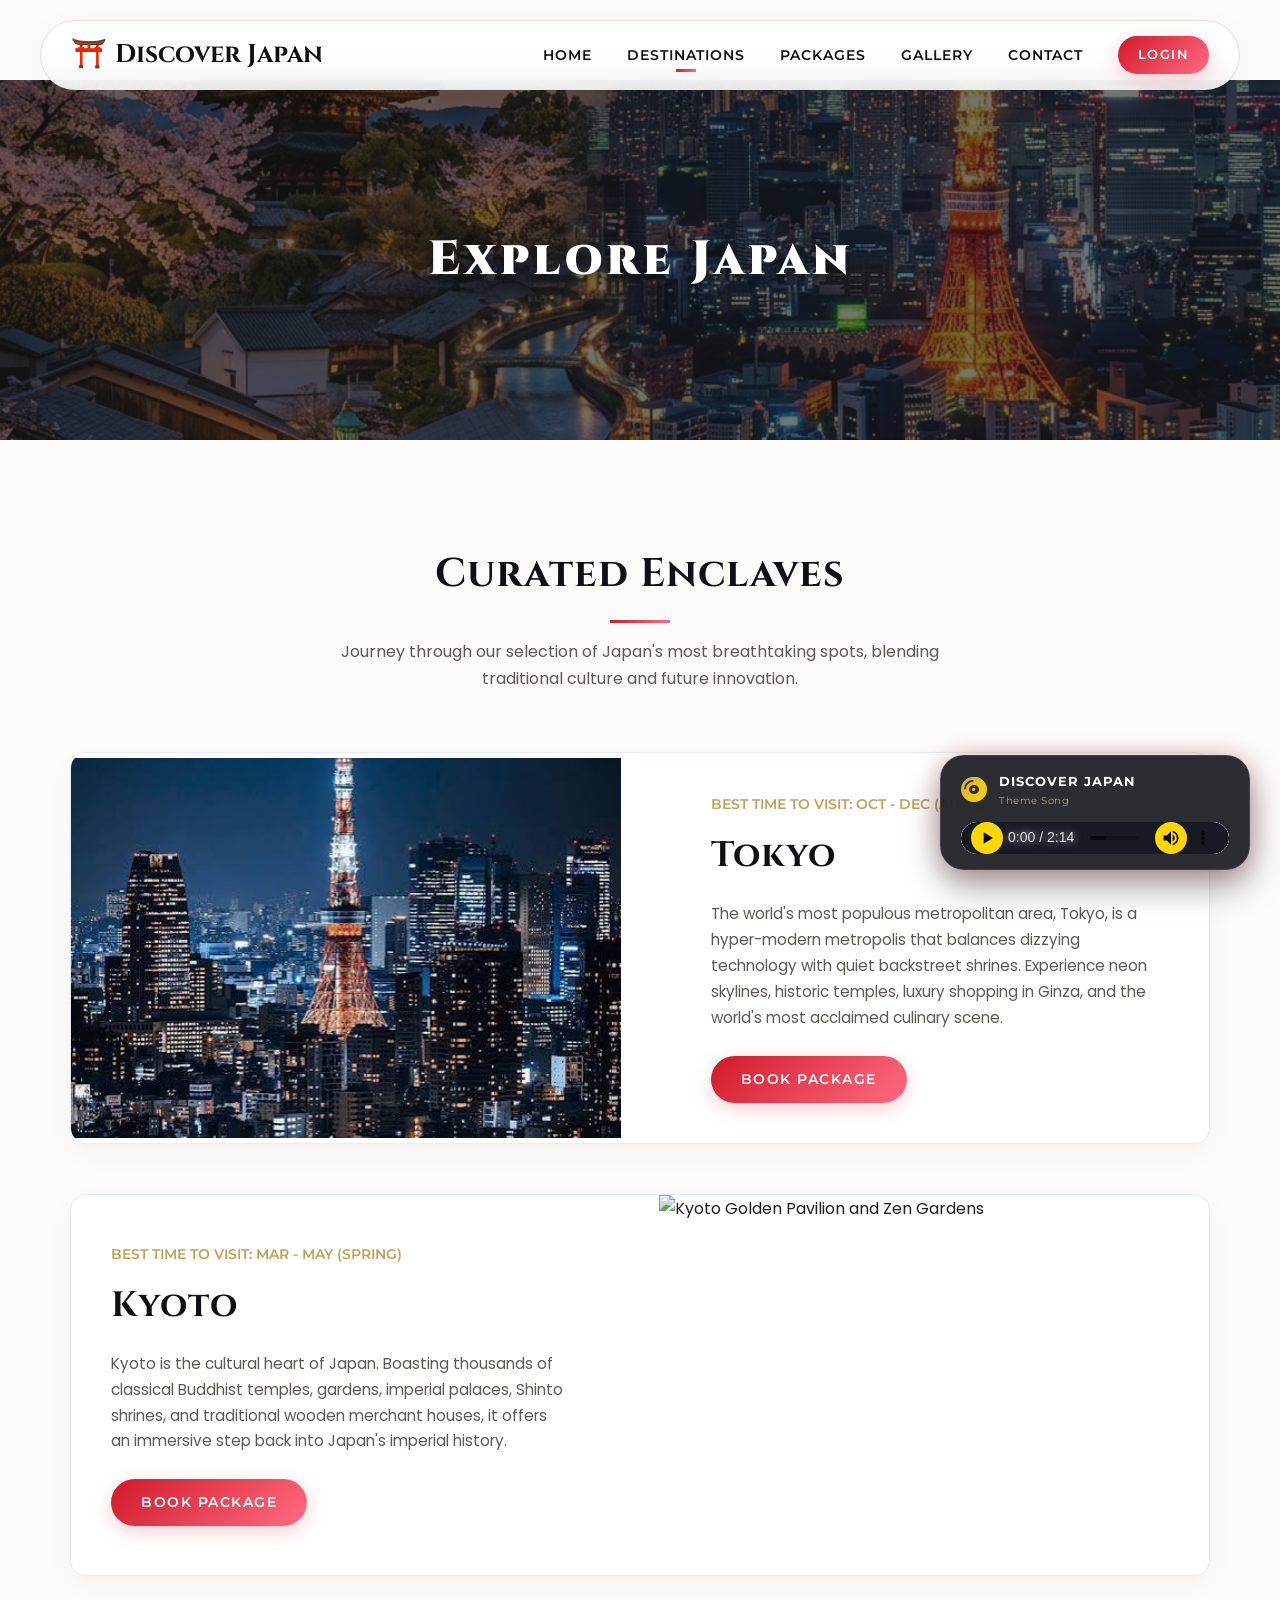
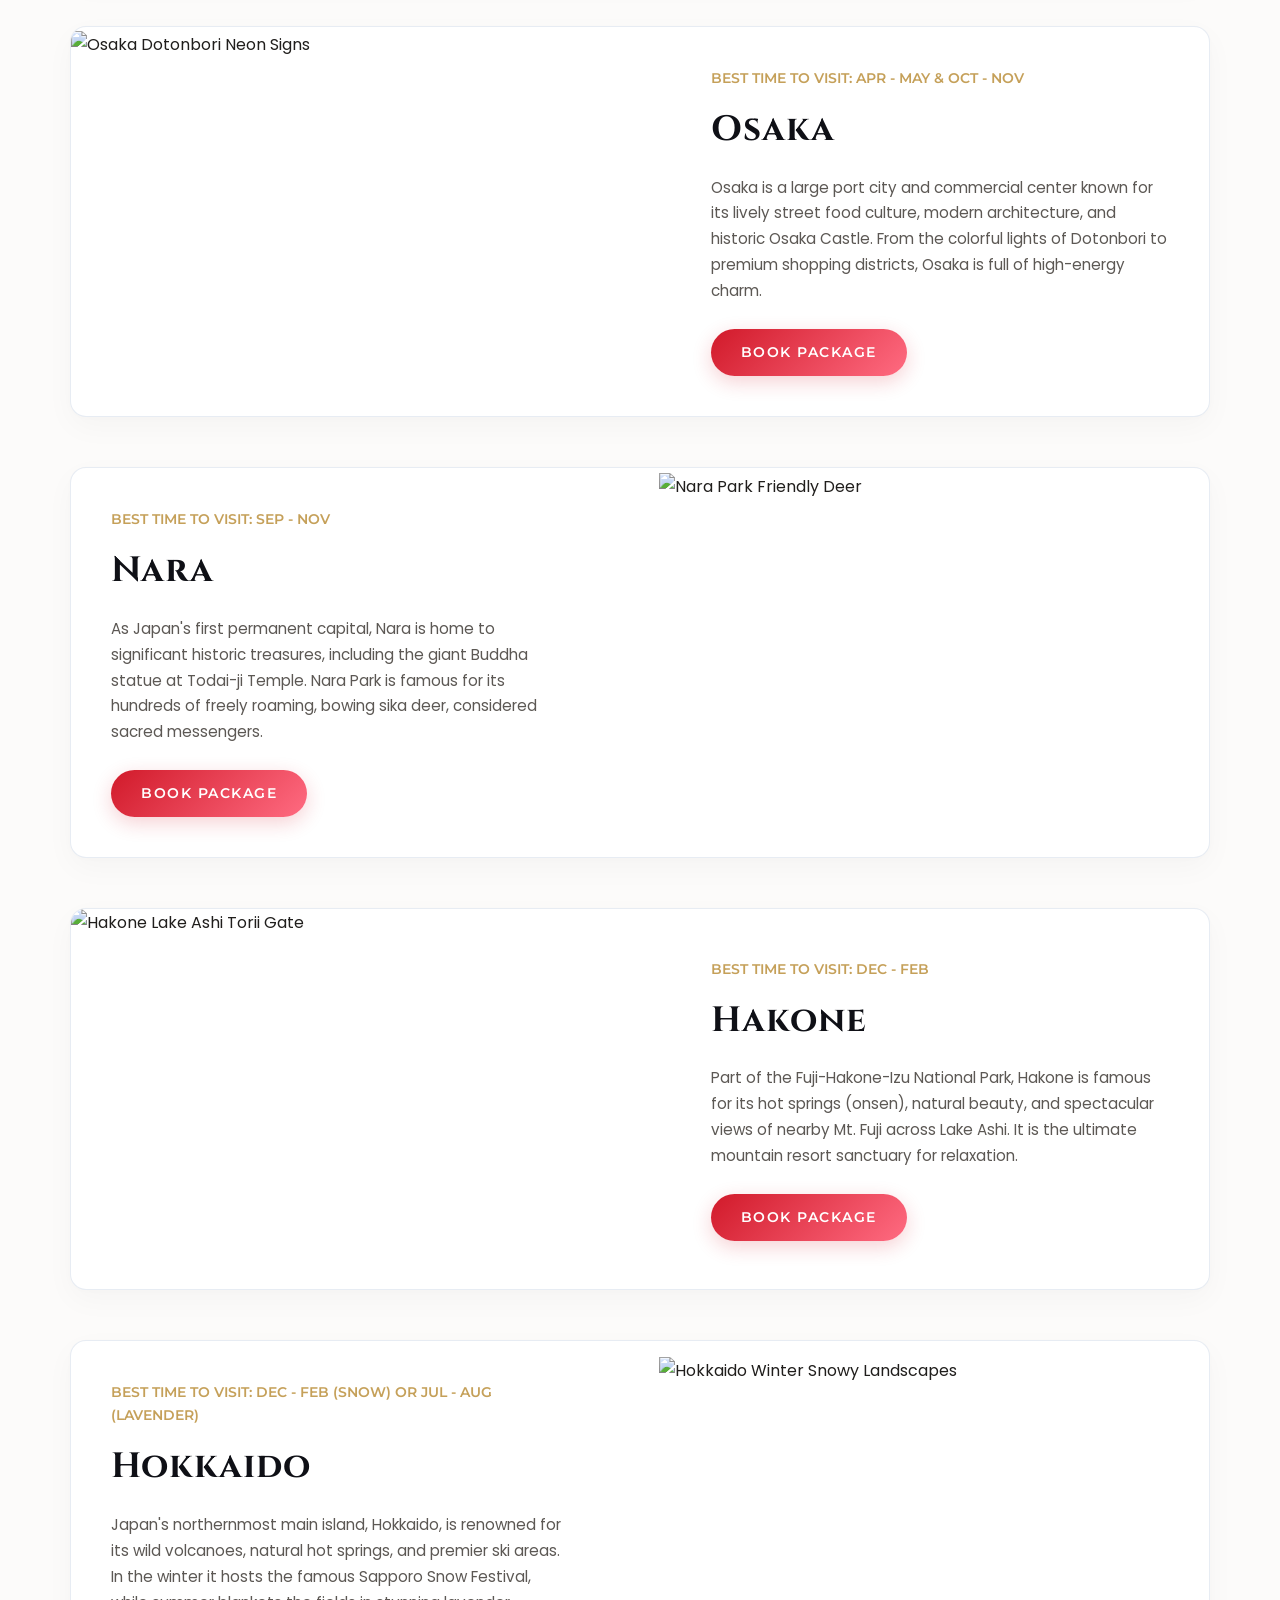
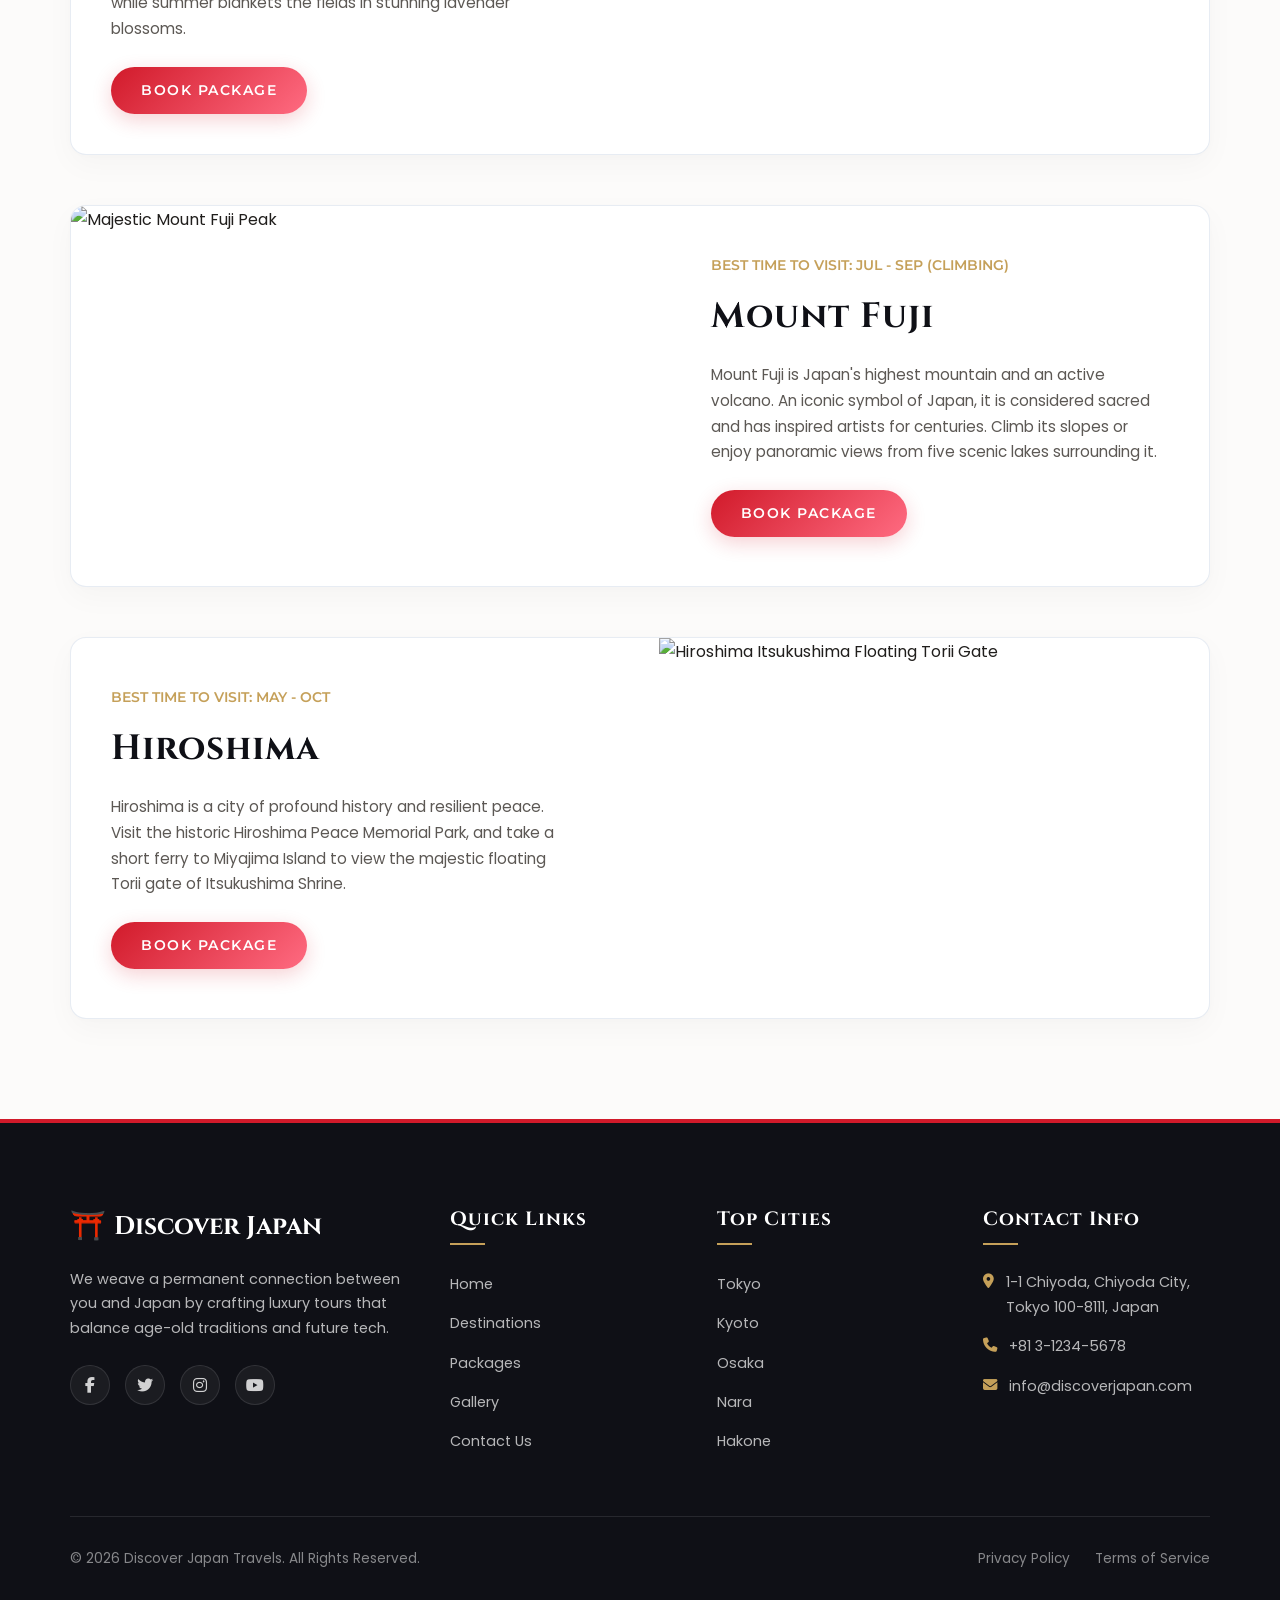
==== commit 8c3b5ef5: "Added imgaes and changed styling" ====
--- a/destination.html
+++ b/destination.html
@@ -54,7 +54,7 @@
         <!-- 1. Tokyo (Image Left) -->
         <div class="dest-row">
           <div class="dest-row-img">
-            <img src="https://images.unsplash.com/photo-1540959733332-eab4deceeaf7?auto=format&fit=crop&w=800&q=80" alt="Tokyo Skyscraper Skyline">
+            <img src="images/images.jpg" alt="Tokyo Skyscraper Skyline">
           </div>
           <div class="dest-row-content">
             <span class="dest-row-meta">Best Time to Visit: Oct - Dec (Autumn)</span>
--- a/style.css
+++ b/style.css
@@ -149,16 +149,21 @@
    NAVIGATION BAR
    ========================================================== */
 .navbar {
-  height: var(--nav-height);
-  background-color: rgba(255, 255, 255, 0.95);
-  backdrop-filter: blur(10px);
+  height: 70px;
+  background-color: rgba(252, 251, 250, 0.85);
+  backdrop-filter: blur(16px);
+  -webkit-backdrop-filter: blur(16px);
   position: fixed;
-  top: 0;
-  left: 0;
-  width: 100%;
+  top: 20px;
+  left: 50%;
+  transform: translateX(-50%);
+  width: calc(100% - 40px);
+  max-width: 1200px;
   z-index: 1000;
-  border-bottom: 1px solid var(--color-gray-border);
-  box-shadow: 0 2px 20px rgba(0, 0, 0, 0.02);
+  border: 1px solid var(--color-gray-border);
+  border-radius: 50px;
+  box-shadow: 0 10px 40px rgba(32, 30, 28, 0.06);
+  transition: var(--transition-smooth);
 }
 
 .navbar .container {
@@ -204,27 +209,21 @@
   content: '';
   position: absolute;
   bottom: 0;
-  left: 0;
+  left: 50%;
   width: 0;
-  height: 2px;
+  height: 2.5px;
   background-color: var(--color-primary);
   transition: var(--transition-smooth);
+  transform: translateX(-50%);
 }
 
 .nav-link:hover {
   color: var(--color-primary);
 }
 
-.nav-link:hover::after {
-  width: 100%;
-}
-
-.nav-link.active {
-  color: var(--color-primary);
-}
-
+.nav-link:hover::after,
 .nav-link.active::after {
-  width: 100%;
+  width: 20px;
 }
 
 /* ==========================================================
@@ -388,6 +387,10 @@
   gap: 30px;
   animation: scrollMarquee 35s linear infinite;
   white-space: nowrap;
+}
+
+.marquee-container:hover .marquee-content {
+  animation-play-state: paused;
 }
 
 .marquee-item {
@@ -1506,9 +1509,9 @@
 }
 
 .travel-card:hover, .package-card:hover, .testimonial-card:hover, .dest-row:hover {
-  transform: translateY(-8px) scale(1.01) !important;
+  transform: translateY(-12px) scale(1.02) !important;
   box-shadow: var(--box-shadow-hover) !important;
-  border-color: rgba(227, 6, 19, 0.15) !important;
+  border-color: rgba(209, 26, 42, 0.2) !important;
 }
 
 /* Gold highlighted elements */
@@ -1518,56 +1521,88 @@
 }
 
 .package-popular:hover {
-  box-shadow: 0 20px 45px rgba(212, 175, 55, 0.3) !important;
+  box-shadow: 0 20px 45px rgba(197, 160, 89, 0.3) !important;
   border-color: var(--color-accent) !important;
 }
 
 /* Button Upgrades with Hover Scaling & Glowing Shadow */
 .btn {
-  border-radius: var(--border-radius-sm) !important;
+  border-radius: 50px !important;
   transition: var(--transition-smooth) !important;
+}
+
+.btn:active {
+  transform: scale(0.95) !important;
 }
 
 .btn-primary {
   background: var(--color-primary-grad) !important;
   border: none !important;
-  box-shadow: 0 4px 15px rgba(227, 6, 19, 0.2) !important;
+  box-shadow: 0 6px 20px rgba(209, 26, 42, 0.2) !important;
 }
 
 .btn-primary:hover {
   transform: translateY(-3px) scale(1.03) !important;
-  box-shadow: 0 10px 25px rgba(227, 6, 19, 0.4) !important;
+  box-shadow: 0 12px 28px rgba(209, 26, 42, 0.35) !important;
   color: var(--color-white) !important;
   background: var(--color-primary-grad) !important;
 }
 
 .btn-secondary {
-  box-shadow: 0 4px 15px rgba(13, 15, 20, 0.1) !important;
+  box-shadow: 0 4px 15px rgba(15, 16, 22, 0.08) !important;
+  border: 1px solid var(--color-gray-border) !important;
+  background-color: var(--color-white) !important;
+  color: var(--color-text) !important;
 }
 
 .btn-secondary:hover {
   transform: translateY(-3px) scale(1.03) !important;
-  box-shadow: 0 10px 25px rgba(13, 15, 20, 0.25) !important;
+  box-shadow: 0 10px 25px rgba(15, 16, 22, 0.15) !important;
   background-color: var(--color-secondary) !important;
   color: var(--color-white) !important;
+  border-color: var(--color-secondary) !important;
 }
 
 .btn-accent {
   border: 2px solid var(--color-accent) !important;
-  box-shadow: 0 4px 15px rgba(212, 175, 55, 0.1) !important;
+  box-shadow: 0 4px 15px rgba(197, 160, 89, 0.1) !important;
 }
 
 .btn-accent:hover {
   transform: translateY(-3px) scale(1.03) !important;
-  box-shadow: 0 10px 25px rgba(212, 175, 55, 0.35) !important;
+  box-shadow: 0 10px 25px rgba(197, 160, 89, 0.3) !important;
   background: var(--color-accent-grad) !important;
   color: var(--color-secondary) !important;
 }
 
 /* Form focus glows */
+.form-control {
+  border-radius: var(--border-radius-sm) !important;
+}
+
 .form-control:focus {
   border-color: var(--color-primary) !important;
-  box-shadow: 0 0 0 4px rgba(227, 6, 19, 0.15) !important;
+  box-shadow: 0 0 0 4px rgba(209, 26, 42, 0.12) !important;
+  background-color: var(--color-white) !important;
+}
+
+/* Custom Webkit Scrollbar Styles */
+::-webkit-scrollbar {
+  width: 8px;
+  height: 8px;
+}
+
+::-webkit-scrollbar-track {
+  background: var(--color-gray-light);
+}
+
+::-webkit-scrollbar-thumb {
+  background: var(--color-accent);
+  border-radius: 4px;
+}
+
+::-webkit-scrollbar-thumb:hover {
+  background: var(--color-primary);
 }
 
 /* Glassmorphism Login Card Glows */
